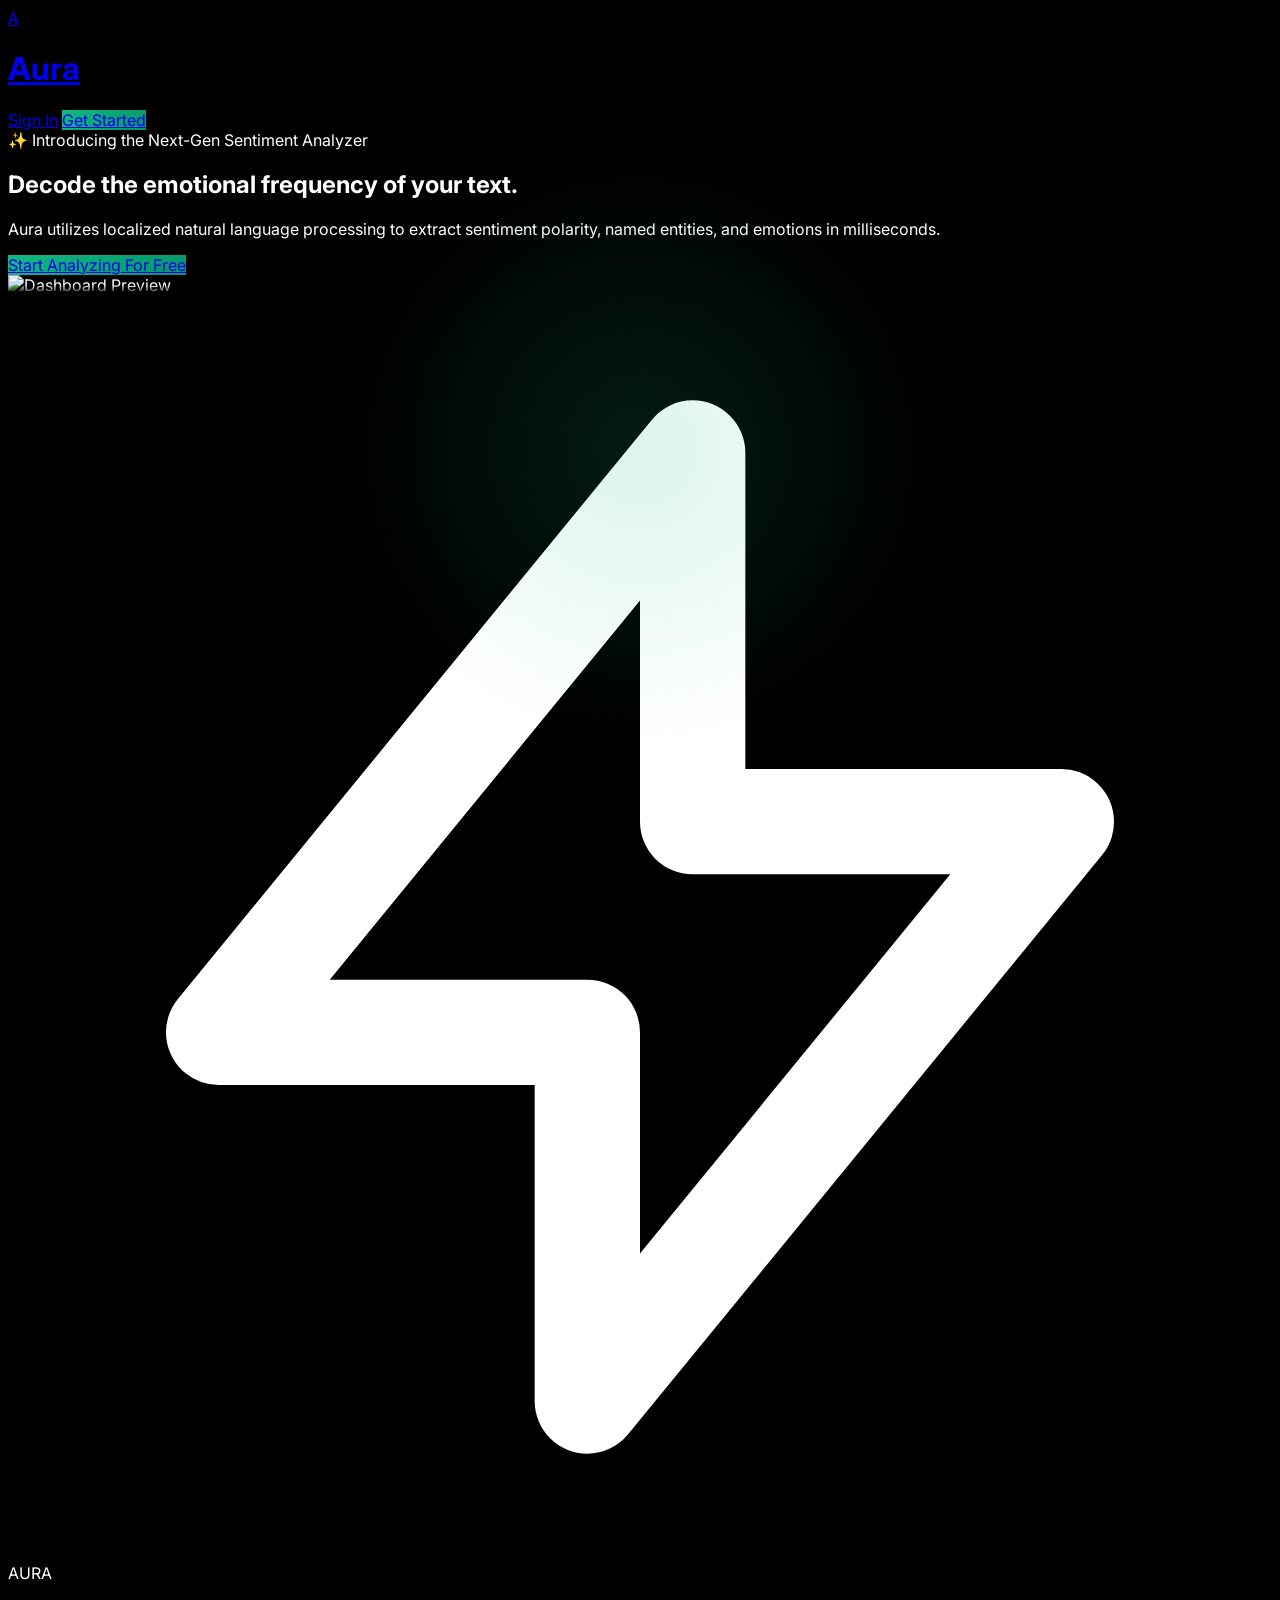
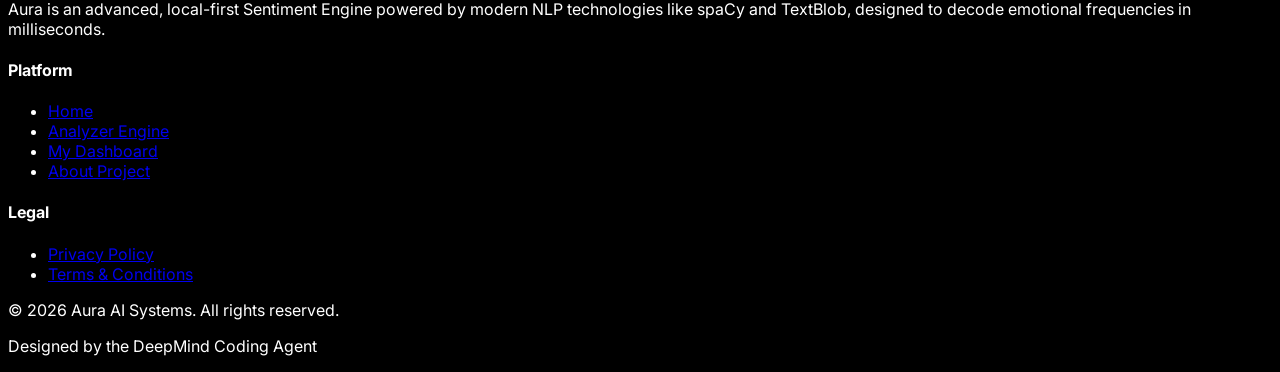
==== frontend/index.html @ 8540edad "Initial commit of Aura Sentiment Engine with Firebase Architecture" ====
<!DOCTYPE html>
<html lang="en" class="scroll-smooth">

<head>
    <meta charset="UTF-8">
    <meta name="viewport" content="width=device-width, initial-scale=1.0">
    <title>Aura - The AI Sentiment Engine</title>
    <script src="https://cdn.tailwindcss.com"></script>
    <link href="https://fonts.googleapis.com/css2?family=Inter:wght@300;400;500;600;700&display=swap" rel="stylesheet">
    <link rel="stylesheet" href="/css/style.css">
    <style>
        body {
            font-family: 'Inter', sans-serif;
            background: #000;
            color: #fff;
        }

        .hero-glow {
            position: absolute;
            width: 600px;
            height: 600px;
            background: radial-gradient(circle, rgba(16, 185, 129, 0.15) 0%, rgba(0, 0, 0, 0) 70%);
            top: 50%;
            left: 50%;
            transform: translate(-50%, -50%);
            z-index: 0;
            pointer-events: none;
        }

        .btn-gradient {
            background: linear-gradient(135deg, #10b981 0%, #059669 100%);
            transition: all 0.3s ease;
        }

        .btn-gradient:hover {
            box-shadow: 0 0 20px rgba(16, 185, 129, 0.5);
            transform: translateY(-2px);
        }
    </style>
</head>

<body class="antialiased min-h-screen flex flex-col items-center overflow-x-hidden relative">
    <div class="hero-glow"></div>

    <header class="w-full border-b border-[#262626] bg-black/80 backdrop-blur-md sticky top-0 z-40">
        <div class="max-w-6xl mx-auto px-6 py-4 flex justify-between items-center">
            <a href="#" class="flex items-center gap-3 group">
                <div
                    class="w-8 h-8 rounded-full bg-white text-black flex items-center justify-center font-bold text-lg group-hover:bg-gray-200 transition-colors shadow-[0_0_10px_rgba(255,255,255,0.2)]">
                    A</div>
                <h1 class="text-xl font-bold tracking-tight text-white group-hover:text-gray-300 transition-colors">Aura
                </h1>
            </a>
            <div class="flex items-center gap-4">
                <a href="auth.html" class="text-sm font-medium text-gray-400 hover:text-white transition-colors">Sign
                    In</a>
                <a href="auth.html"
                    class="px-5 py-2 btn-gradient text-white text-sm font-medium rounded-full shadow-lg">Get Started</a>
            </div>
        </div>
    </header>

    <main
        class="w-full max-w-6xl px-6 py-12 flex-1 flex flex-col justify-center items-center text-center relative z-10 z-10">
        <div
            class="border border-[#262626] text-gray-400 px-4 py-1.5 rounded-full text-xs font-semibold tracking-wider mb-8 bg-[#111] backdrop-blur-sm">
            ✨ Introducing the Next-Gen Sentiment Analyzer
        </div>
        <h2
            class="text-5xl md:text-7xl font-extrabold tracking-tight text-transparent bg-clip-text bg-gradient-to-r from-white via-gray-200 to-gray-500 mb-8 leading-tight max-w-4xl mx-auto">
            Decode the emotional frequency of your text.
        </h2>
        <p class="text-lg md:text-xl text-gray-400 max-w-2xl mx-auto mb-10">
            Aura utilizes localized natural language processing to extract sentiment polarity, named entities, and
            emotions in milliseconds.
        </p>
        <div class="flex gap-4">
            <a href="auth.html"
                class="px-8 py-4 btn-gradient text-white font-bold rounded-full shadow-[0_0_20px_rgba(16,185,129,0.3)] text-lg transition-transform">
                Start Analyzing For Free
            </a>
        </div>

        <div class="mt-20 w-full relative">
            <div class="absolute inset-x-0 top-0 h-px bg-gradient-to-r from-transparent via-[#262626] to-transparent">
            </div>
            <img src="https://images.unsplash.com/photo-1551288049-bebda4e38f71?auto=format&fit=crop&w=1200&q=80"
                alt="Dashboard Preview"
                class="rounded-xl border border-[#262626] shadow-2xl mx-auto opacity-80 mix-blend-screen mask-image-b"
                style="mask-image: linear-gradient(to bottom, black 50%, transparent 100%); -webkit-mask-image: linear-gradient(to bottom, black 50%, transparent 100%);">
        </div>
    </main>

    <!-- Comprehensive Footer -->
    <footer class="w-full border-t border-[#262626] bg-[#0c0c0c] mt-auto relative z-10 pt-16 pb-8">
        <div class="max-w-7xl mx-auto px-6 grid grid-cols-1 md:grid-cols-4 gap-12 mb-12">
            <!-- Brand -->
            <div class="col-span-1 md:col-span-2">
                <div class="flex items-center gap-3 mb-4">
                    <div
                        class="flex items-center justify-center w-8 h-8 rounded bg-gradient-to-br from-[#1a1a1a] to-[#0a0a0a] border border-[#262626] shadow-[0_0_15px_rgba(255,255,255,0.05)]">
                        <svg class="w-4 h-4 text-white" fill="none" stroke="currentColor" viewBox="0 0 24 24">
                            <path stroke-linecap="round" stroke-linejoin="round" stroke-width="2"
                                d="M13 10V3L4 14h7v7l9-11h-7z"></path>
                        </svg>
                    </div>
                    <span class="text-lg font-bold tracking-wide text-white">AURA</span>
                </div>
                <p class="text-gray-500 text-sm max-w-sm leading-relaxed mb-6">
                    Aura is an advanced, local-first Sentiment Engine powered by modern NLP technologies like spaCy and
                    TextBlob, designed to decode emotional frequencies in milliseconds.
                </p>
            </div>

            <!-- Quick Links -->
            <div>
                <h4 class="text-white font-semibold mb-4 tracking-wide text-sm uppercase">Platform</h4>
                <ul class="space-y-3">
                    <li><a href="/" class="text-gray-500 hover:text-emerald-400 transition-colors text-sm">Home</a></li>
                    <li><a href="/app.html"
                            class="text-gray-500 hover:text-emerald-400 transition-colors text-sm">Analyzer Engine</a>
                    </li>
                    <li><a href="/dashboard.html"
                            class="text-gray-500 hover:text-emerald-400 transition-colors text-sm">My Dashboard</a></li>
                    <li><a href="/about.html"
                            class="text-gray-500 hover:text-emerald-400 transition-colors text-sm">About Project</a>
                    </li>
                </ul>
            </div>

            <!-- Legal -->
            <div>
                <h4 class="text-white font-semibold mb-4 tracking-wide text-sm uppercase">Legal</h4>
                <ul class="space-y-3">
                    <li><a href="/privacy.html"
                            class="text-gray-500 hover:text-indigo-400 transition-colors text-sm">Privacy Policy</a>
                    </li>
                    <li><a href="/terms.html"
                            class="text-gray-500 hover:text-indigo-400 transition-colors text-sm">Terms & Conditions</a>
                    </li>
                </ul>
            </div>
        </div>

        <div
            class="max-w-7xl mx-auto px-6 border-t border-[#1a1a1a] pt-8 flex flex-col md:flex-row justify-between items-center gap-4 text-xs text-gray-600">
            <p>&copy; 2026 Aura AI Systems. All rights reserved.</p>
            <p class="flex items-center gap-1">Designed by the <span class="text-white font-medium">DeepMind Coding
                    Agent</span></p>
        </div>
    </footer>
</body>

</html>
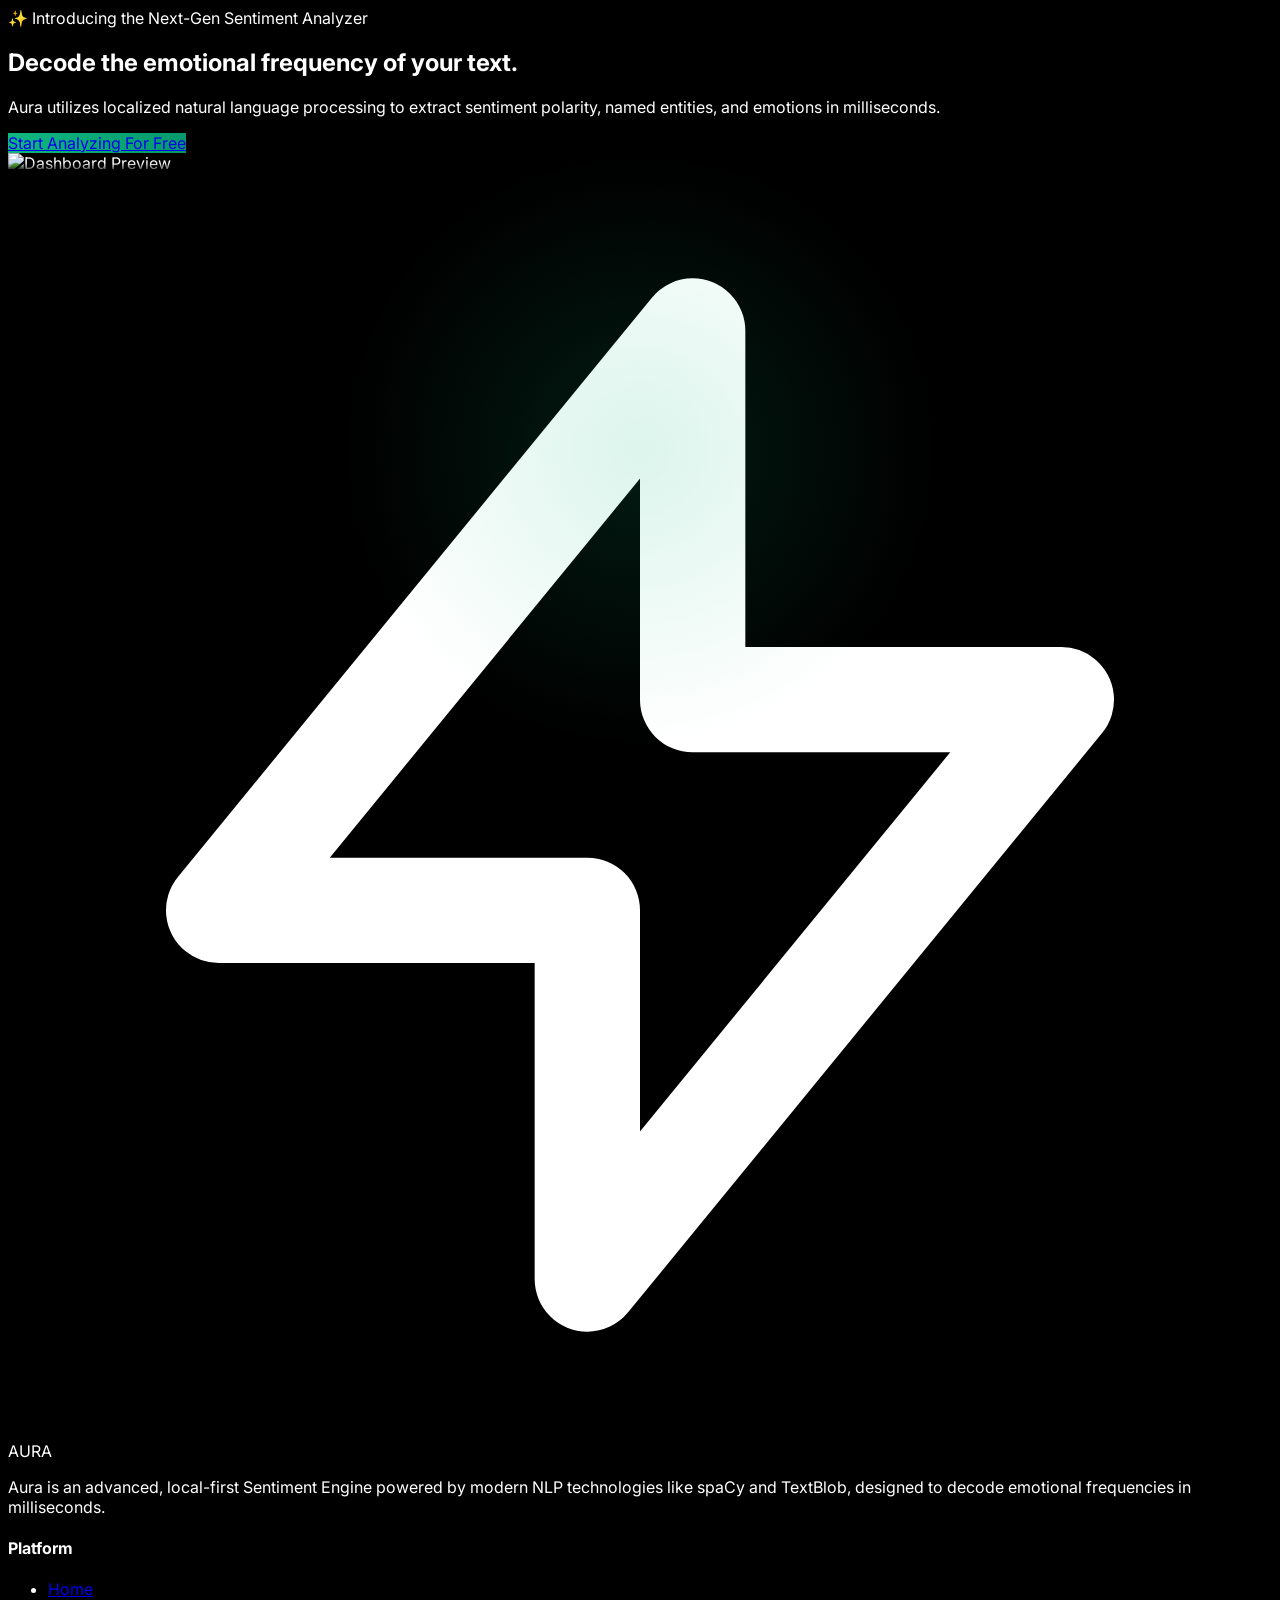
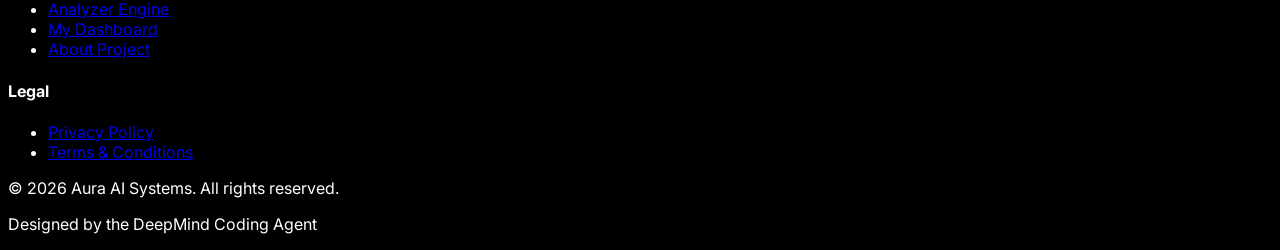
==== commit ffb6b257: "Prepare for Render deployment" ====
--- a/frontend/index.html
+++ b/frontend/index.html
@@ -42,23 +42,7 @@
 <body class="antialiased min-h-screen flex flex-col items-center overflow-x-hidden relative">
     <div class="hero-glow"></div>
 
-    <header class="w-full border-b border-[#262626] bg-black/80 backdrop-blur-md sticky top-0 z-40">
-        <div class="max-w-6xl mx-auto px-6 py-4 flex justify-between items-center">
-            <a href="#" class="flex items-center gap-3 group">
-                <div
-                    class="w-8 h-8 rounded-full bg-white text-black flex items-center justify-center font-bold text-lg group-hover:bg-gray-200 transition-colors shadow-[0_0_10px_rgba(255,255,255,0.2)]">
-                    A</div>
-                <h1 class="text-xl font-bold tracking-tight text-white group-hover:text-gray-300 transition-colors">Aura
-                </h1>
-            </a>
-            <div class="flex items-center gap-4">
-                <a href="auth.html" class="text-sm font-medium text-gray-400 hover:text-white transition-colors">Sign
-                    In</a>
-                <a href="auth.html"
-                    class="px-5 py-2 btn-gradient text-white text-sm font-medium rounded-full shadow-lg">Get Started</a>
-            </div>
-        </div>
-    </header>
+    <!-- Header is injected by shared header.js -->
 
     <main
         class="w-full max-w-6xl px-6 py-12 flex-1 flex flex-col justify-center items-center text-center relative z-10 z-10">
@@ -149,6 +133,8 @@
                     Agent</span></p>
         </div>
     </footer>
+
+    <script type="module" src="/js/header.js"></script>
 </body>
 
 </html>
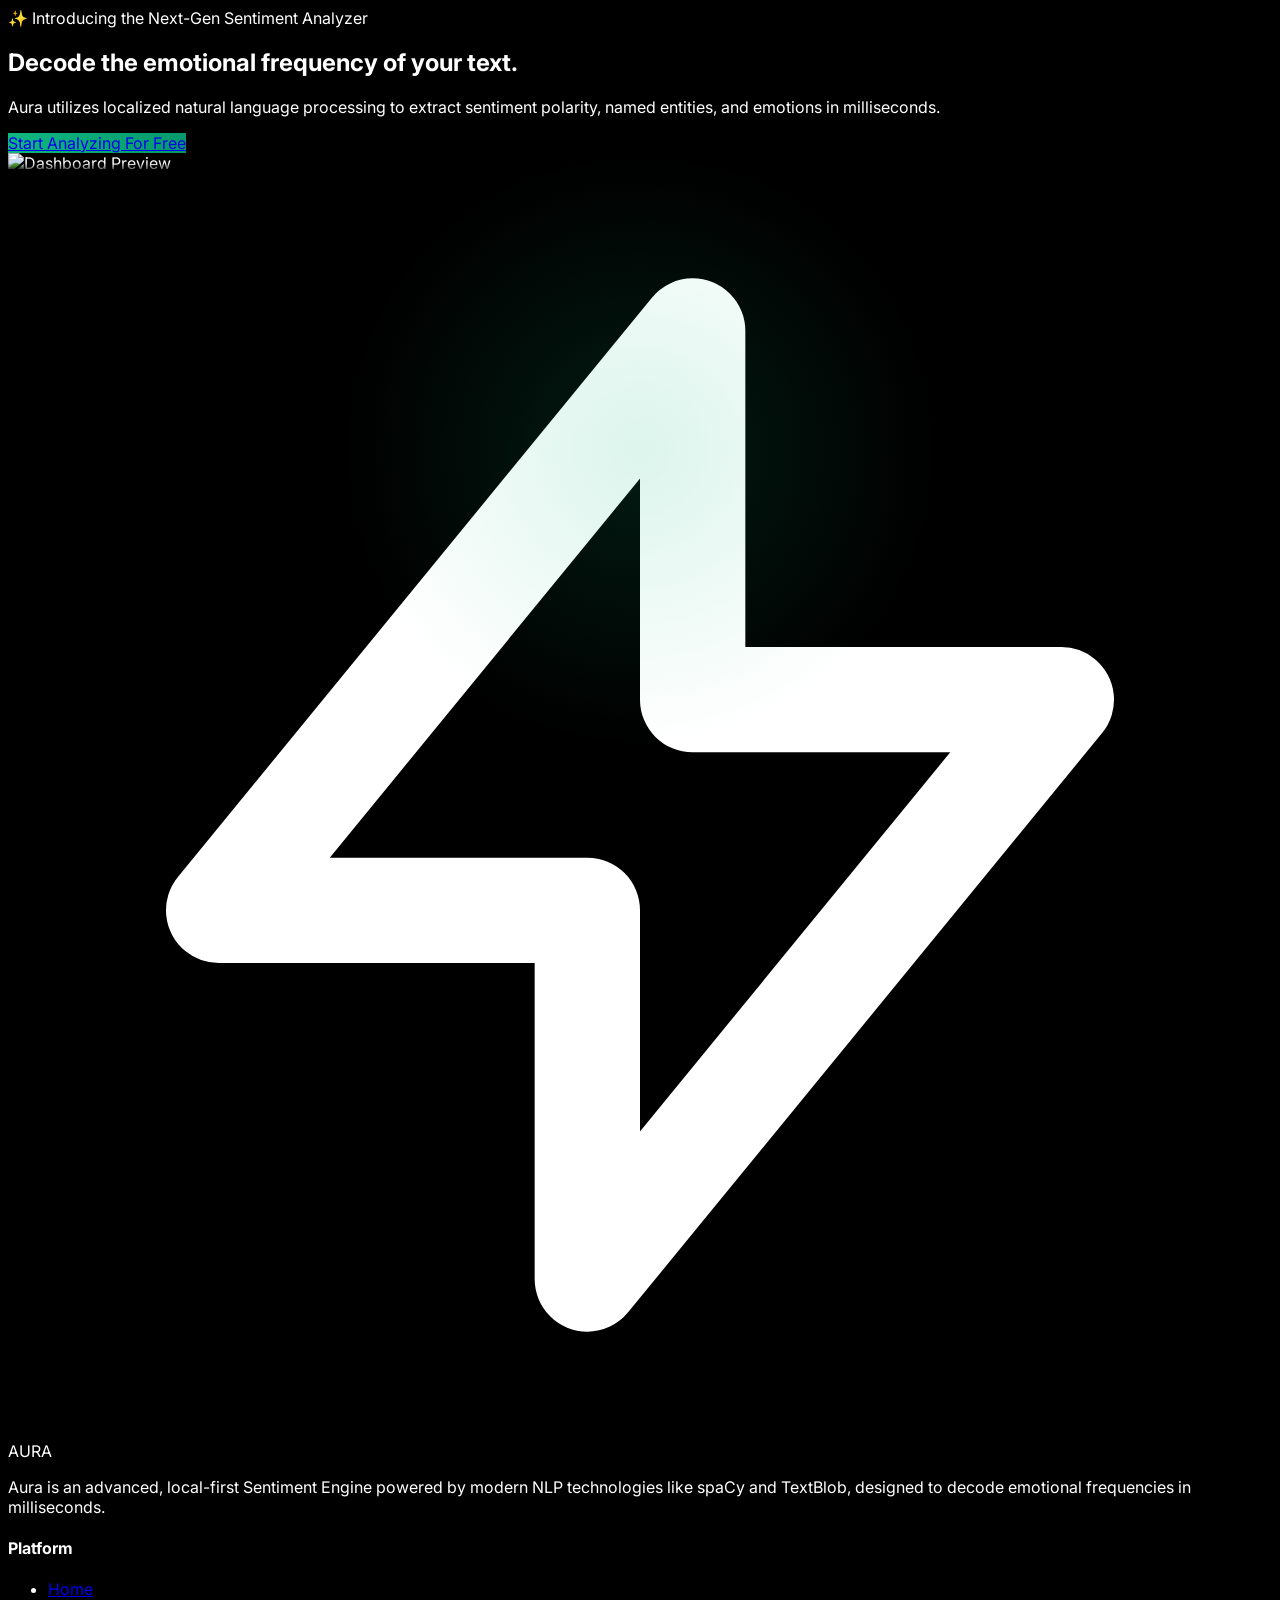
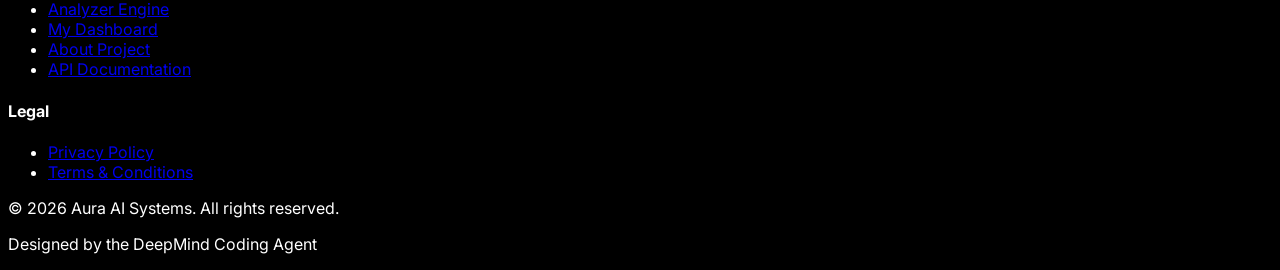
==== commit b1c8861e: "feat: Added API docs" ====
--- a/frontend/index.html
+++ b/frontend/index.html
@@ -109,7 +109,12 @@
                     <li><a href="/about.html"
                             class="text-gray-500 hover:text-emerald-400 transition-colors text-sm">About Project</a>
                     </li>
+                    <li><a href="/docs" target="_blank"
+                            class="text-gray-500 hover:text-emerald-400 transition-colors text-sm font-medium">API
+                            Documentation</a>
+                    </li>
                 </ul>
+
             </div>
 
             <!-- Legal -->
